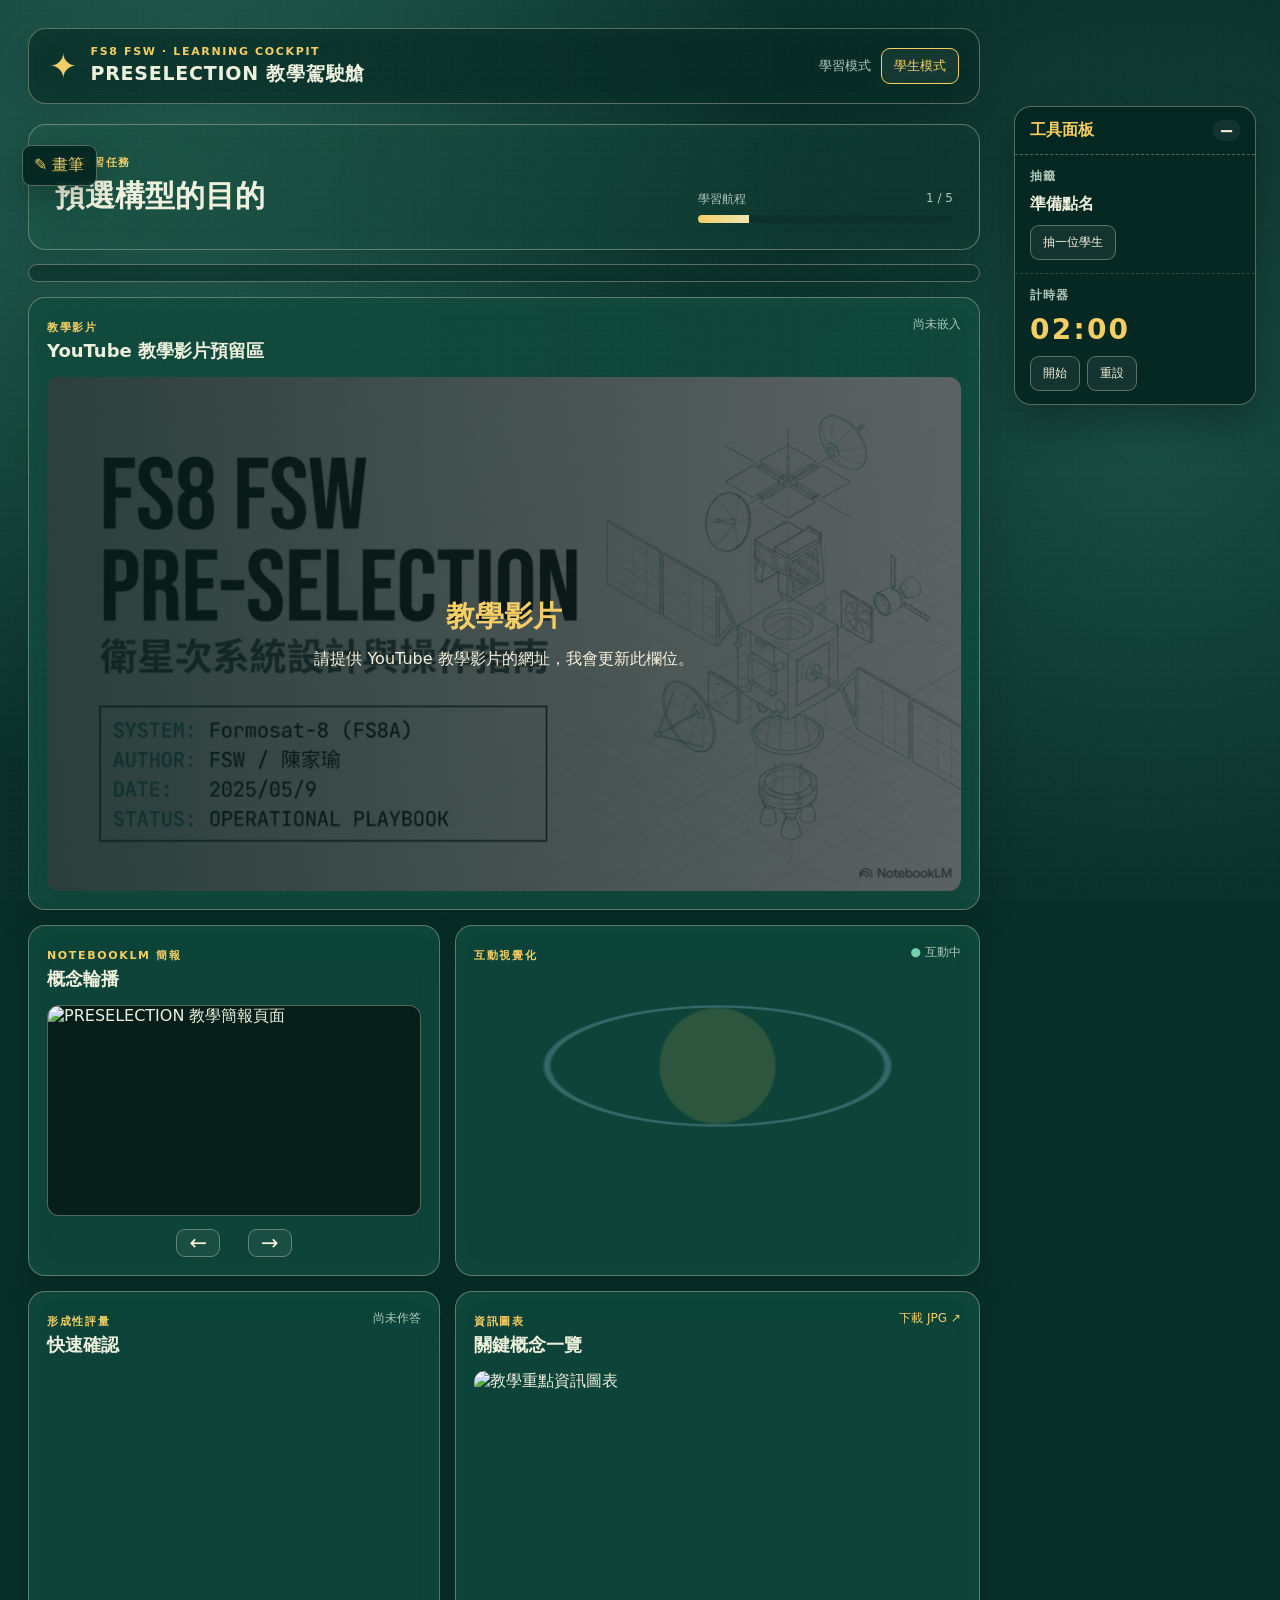
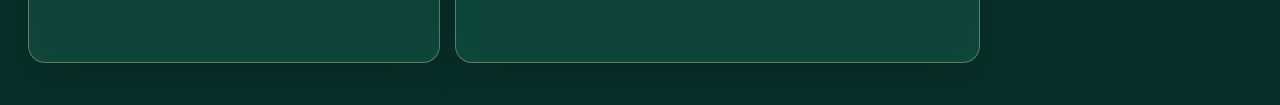
==== cockpits/fs8-fsw-preselection/index.html @ c025df2f "Add FS8 teaching cockpit portal and PRESELECTION cockpit" ====
<!doctype html>
<html lang="zh-Hant">
  <head>
    <meta charset="UTF-8" />
    <meta name="viewport" content="width=device-width, initial-scale=1.0" />
    <title>FS8 FSW PRESELECTION｜教學駕駛艙</title>
    <link rel="stylesheet" href="./styles.css" />
    <link rel="stylesheet" href="./overrides.css" />
  </head>
  <body>
    <main class="cockpit-shell">
      <header class="topbar"><div class="brand"><span class="brand-mark">✦</span><div><p>FS8 FSW · LEARNING COCKPIT</p><h1>PRESELECTION 教學駕駛艙</h1></div></div><div class="mode-switch" role="group" aria-label="使用模式"><span>學習模式</span><button id="modeToggle" aria-pressed="false">學生模式</button></div></header>
      <section class="hero-strip"><div><span class="eyebrow">自主學習任務</span><h2 id="focusTitle">預選構型的目的</h2><p id="focusSummary"></p></div><div class="progress-wrap"><div class="progress-label"><span>學習航程</span><span id="progressText">1 / 5</span></div><div class="progress-track"><span id="progressBar"></span></div></div></section>
      <section class="focus-tabs" aria-label="教學重點"></section>
      <section class="video-placeholder chalk-panel"><div class="panel-heading"><div><span class="panel-kicker">教學影片</span><h3>YouTube 教學影片預留區</h3></div><span>尚未嵌入</span></div><div class="video-stage"><img src="./assets/slide-01.jpg" alt="教學影片暫時圖片" /><div class="video-overlay"><strong>教學影片</strong><p>請提供 YouTube 教學影片的網址，我會更新此欄位。</p></div></div></section>
      <section class="learning-grid">
        <article class="chalk-panel carousel-panel"><div class="panel-heading"><div><span class="panel-kicker">NOTEBOOKLM 簡報</span><h3>概念輪播</h3></div><span id="slideCount"></span></div><div class="slide-stage"><img id="slideImage" alt="PRESELECTION 教學簡報頁面" /></div><div class="carousel-controls"><button id="previousSlide" aria-label="上一張簡報">←</button><div id="slideDots"></div><button id="nextSlide" aria-label="下一張簡報">→</button></div></article>
        <article class="chalk-panel visual-panel"><div class="panel-heading"><div><span class="panel-kicker">互動視覺化</span><h3 id="visualTitle"></h3></div><span class="live-dot">互動中</span></div><div class="orbit-visual" id="visualMap"></div><div class="visual-copy"><strong id="visualStepTitle"></strong><p id="visualStepCopy"></p></div></article>
        <article class="chalk-panel quiz-panel"><div class="panel-heading"><div><span class="panel-kicker">形成性評量</span><h3>快速確認</h3></div><span id="quizStatus">尚未作答</span></div><p id="questionText" class="question"></p><div id="answerOptions" class="answer-options"></div><div id="feedback" class="feedback" aria-live="polite"></div><div class="teacher-note" id="teacherNote"><strong>教師提示</strong><span></span></div></article>
        <article class="chalk-panel infographic-panel"><div class="panel-heading"><div><span class="panel-kicker">資訊圖表</span><h3>關鍵概念一覽</h3></div><a id="downloadGraphic" download>下載 JPG ↗</a></div><img id="infographicImage" alt="教學重點資訊圖表" /></article>
      </section>
    </main>
    <aside class="tool-dock" aria-label="教學工具面板"><div class="dock-title"><span>工具面板</span><button id="dockToggle" aria-label="收合工具面板">−</button></div><section class="tool-block"><h3>抽籤</h3><p id="pickedName">準備點名</p><button id="drawStudent">抽一位學生</button></section><section class="tool-block"><h3>計時器</h3><p id="timerDisplay" class="timer">02:00</p><div class="timer-buttons"><button id="timerStart">開始</button><button id="timerReset">重設</button></div></section></aside>
    <aside class="pen-dock" aria-label="左側畫筆工具"><button id="penToggle" aria-expanded="false">✎ 畫筆</button><div id="penPanel" class="pen-panel"><span>粉筆顏色</span><div><button class="pen-color active" data-color="#f6df8b" aria-label="黃粉筆"></button><button class="pen-color" data-color="#9bc7e5" aria-label="藍粉筆"></button><button class="pen-color" data-color="#f4f0e8" aria-label="白粉筆"></button></div><button id="clearInk">清除筆跡</button></div></aside>
    <canvas id="inkCanvas" aria-label="畫筆區域"></canvas>
    <script src="./app-v2.js"></script>
  </body>
</html>
---- cockpits/fs8-fsw-preselection/styles.css ----
:root{--ink:#edf0dd;--chalk:#f6f1df;--yellow:#f4ce64;--blue:#8ebdd4;--green:#103f36;--deep:#062b26;--panel:rgba(14,71,59,.88);--line:rgba(239,233,207,.35);--muted:#afc8ba}*{box-sizing:border-box}body{margin:0;background:radial-gradient(circle at 15% 10%,#225f51 0,transparent 33%),radial-gradient(circle at 90% 25%,#174c42 0,transparent 28%),#082f29;color:var(--ink);font-family:"Noto Sans TC","Microsoft JhengHei",system-ui,sans-serif;min-height:100vh}body:before{content:"";position:fixed;inset:0;pointer-events:none;opacity:.18;background-image:repeating-radial-gradient(circle at 20% 10%,transparent 0 1px,rgba(255,255,255,.14) 1px 2px);background-size:9px 10px}.cockpit-shell{max-width:1500px;margin:auto;padding:28px 300px 42px 28px}.topbar,.hero-strip,.chalk-panel,.focus-tabs{border:1px solid var(--line);box-shadow:inset 0 0 35px rgba(229,240,213,.03),0 14px 38px rgba(0,0,0,.14)}.topbar{display:flex;justify-content:space-between;align-items:center;padding:16px 20px;background:rgba(4,39,33,.72);border-radius:18px}.brand{display:flex;gap:13px;align-items:center}.brand-mark{color:var(--yellow);font-size:34px}.brand p,.eyebrow,.panel-kicker{margin:0;color:var(--yellow);font-size:11px;letter-spacing:.15em;font-weight:800}.brand h1{font-size:19px;margin:3px 0 0;letter-spacing:.04em}.mode-switch{display:flex;align-items:center;gap:10px;color:var(--muted);font-size:13px}.mode-switch button,.tool-dock button,.carousel-controls button,.answer-options button{font:inherit;color:var(--chalk);cursor:pointer;border:1px solid var(--line);background:rgba(255,255,255,.06);border-radius:9px;padding:8px 12px}.mode-switch button{border-color:var(--yellow);color:var(--yellow)}.hero-strip{margin:20px 0 14px;display:flex;justify-content:space-between;gap:28px;align-items:flex-end;padding:26px;border-radius:18px;background:linear-gradient(120deg,rgba(24,81,66,.82),rgba(9,48,41,.65))}.hero-strip h2{font-size:30px;margin:6px 0}.hero-strip p{max-width:690px;margin:0;color:#c9d8cf;line-height:1.65}.progress-wrap{width:255px;flex:none}.progress-label{display:flex;justify-content:space-between;color:var(--muted);font-size:12px;margin-bottom:7px}.progress-track{background:#0a302a;border-radius:10px;height:8px;overflow:hidden}.progress-track span{display:block;background:linear-gradient(90deg,var(--yellow),#f0e6ae);height:100%;width:20%;transition:.25s}.focus-tabs{display:flex;gap:8px;padding:8px;border-radius:13px;background:rgba(4,39,33,.67);overflow:auto}.focus-tabs button{white-space:nowrap;border:0;border-radius:8px;padding:10px 13px;background:transparent;color:var(--muted);cursor:pointer;font:inherit;font-size:13px}.focus-tabs button.active{background:rgba(244,206,100,.17);color:var(--yellow);box-shadow:inset 0 0 0 1px rgba(244,206,100,.35)}.learning-grid{margin-top:15px;display:grid;grid-template-columns:1.25fr 1fr;gap:15px}.chalk-panel{border-radius:17px;padding:18px;background:var(--panel);min-height:290px}.panel-heading{display:flex;justify-content:space-between;gap:12px;align-items:flex-start;margin-bottom:14px}.panel-heading h3{margin:4px 0 0;font-size:18px}.panel-heading>span,.live-dot{color:var(--muted);font-size:12px}.live-dot:before{content:"●";color:#73d2ae;margin-right:4px}.slide-stage{background:#061f1b;border:1px solid var(--line);border-radius:12px;overflow:hidden;aspect-ratio:16/9}.slide-stage img,.infographic-panel img{width:100%;height:100%;object-fit:contain;display:block}.carousel-controls{display:flex;justify-content:center;align-items:center;gap:14px;margin-top:13px}.carousel-controls button{font-size:21px;padding:1px 12px}.carousel-controls button:hover,.tool-dock button:hover{background:rgba(244,206,100,.16)}#slideDots{display:flex;gap:6px}.dot{height:7px;width:7px;border-radius:50%;background:#55766c}.dot.active{background:var(--yellow);transform:scale(1.15)}.orbit-visual{height:170px;position:relative;border-radius:13px;background:radial-gradient(circle at center,rgba(244,206,100,.14) 0 22%,transparent 23%),radial-gradient(ellipse at center,transparent 0 48%,rgba(142,189,212,.3) 49% 50%,transparent 51%);overflow:hidden}.orbit-node{position:absolute;border:1px dashed var(--yellow);background:rgba(7,46,39,.9);color:var(--chalk);border-radius:20px;padding:6px 10px;font-size:12px;cursor:pointer;transition:.2s}.orbit-node:hover,.orbit-node.active{background:var(--yellow);color:#163b34;transform:scale(1.08)}.visual-copy{padding:12px 3px 0}.visual-copy p{margin:5px 0 0;color:#c8d8ce;line-height:1.5;font-size:14px}.question{line-height:1.6;margin:8px 0 14px}.answer-options{display:grid;gap:8px}.answer-options button{text-align:left;padding:10px 12px}.answer-options button.selected{border-color:var(--yellow);background:rgba(244,206,100,.13)}.feedback{min-height:24px;margin-top:11px;font-size:13px;color:var(--muted)}.feedback.correct{color:#a9e5c7}.feedback.wrong{color:#f3b3a7}.teacher-note{display:none;margin-top:12px;border-left:3px solid var(--yellow);padding:8px 10px;background:rgba(244,206,100,.08);font-size:13px;line-height:1.5}.teacher-note strong{display:block;color:var(--yellow)}.teacher .teacher-note{display:block}.teacher .answer-options button[data-correct="true"]{border-color:#77d7ae}.infographic-panel{min-height:0}.infographic-panel img{border-radius:11px;aspect-ratio:16/9;object-fit:cover}.infographic-panel a{color:var(--yellow);font-size:12px;text-decoration:none}.tool-dock{position:fixed;right:24px;top:106px;width:242px;background:rgba(5,39,33,.94);border:1px solid var(--line);border-radius:17px;z-index:5;box-shadow:0 18px 40px rgba(0,0,0,.3);overflow:hidden}.dock-title{display:flex;justify-content:space-between;align-items:center;padding:13px 15px;border-bottom:1px dashed var(--line);color:var(--yellow);font-weight:800}.dock-title button{border:0;padding:0 6px;font-size:18px}.tool-block{padding:13px 15px;border-bottom:1px dashed rgba(239,233,207,.18)}.tool-block:last-child{border-bottom:0}.tool-block h3{font-size:12px;color:var(--muted);letter-spacing:.1em;margin:0 0 9px}.tool-block p{margin:0 0 10px;font-weight:700}.tool-block button{font-size:12px}.timer{font-size:28px!important;letter-spacing:.08em;color:var(--yellow)}.timer-buttons{display:flex;gap:7px}.pen-color{height:18px;width:18px;border-radius:50%!important;padding:0!important;margin-right:6px}.pen-color[data-color="#f6df8b"]{background:#f6df8b}.pen-color[data-color="#9bc7e5"]{background:#9bc7e5}.pen-color[data-color="#f4f0e8"]{background:#f4f0e8}.pen-color.active{outline:2px solid var(--yellow);outline-offset:2px}#inkCanvas{position:fixed;inset:0;z-index:4;pointer-events:none}.teacher #inkCanvas{pointer-events:auto;cursor:crosshair}.dock-collapsed .tool-block{display:none}.dock-collapsed{width:auto}.dock-collapsed .dock-title span{display:none}@media(max-width:1040px){.cockpit-shell{padding-right:28px}.tool-dock{right:18px;bottom:18px;top:auto}.learning-grid{grid-template-columns:1fr 1fr}}@media(max-width:720px){.cockpit-shell{padding:14px 14px 235px}.topbar,.hero-strip{align-items:flex-start;flex-direction:column}.hero-strip h2{font-size:24px}.progress-wrap{width:100%}.learning-grid{grid-template-columns:1fr}.tool-dock{left:14px;right:14px;width:auto;display:grid;grid-template-columns:1fr 1fr 1fr}.dock-title{grid-column:1/-1}.tool-block{border-bottom:0;border-right:1px dashed rgba(239,233,207,.18)}.tool-block:last-child{border-right:0}.focus-tabs{font-size:12px}}
---- cockpits/fs8-fsw-preselection/overrides.css ----
.video-placeholder{margin-top:15px;min-height:0}.video-stage{position:relative;overflow:hidden;border-radius:12px;aspect-ratio:16/9;background:#06231e}.video-stage img{width:100%;height:100%;object-fit:cover;filter:brightness(.48) saturate(.65)}.video-overlay{position:absolute;inset:0;display:flex;flex-direction:column;align-items:center;justify-content:center;text-align:center;padding:24px;background:linear-gradient(90deg,rgba(4,33,28,.66),rgba(4,33,28,.2))}.video-overlay strong{color:var(--yellow);font-size:29px}.video-overlay p{max-width:460px;line-height:1.6;margin:9px 0 0;color:var(--chalk)}.pen-dock{position:fixed;left:22px;top:145px;z-index:6;display:flex;align-items:flex-start;gap:8px}.pen-dock>button,.pen-panel button{font:inherit;color:var(--chalk);cursor:pointer;border:1px solid var(--line);background:rgba(5,39,33,.96);border-radius:9px;padding:9px 11px}.pen-dock>button{color:var(--yellow);box-shadow:0 10px 26px rgba(0,0,0,.22)}.pen-panel{display:none;width:145px;padding:11px;border:1px solid var(--line);border-radius:12px;background:rgba(5,39,33,.96);box-shadow:0 10px 26px rgba(0,0,0,.25)}.pen-dock.open .pen-panel{display:grid;gap:9px}.pen-panel span{font-size:11px;color:var(--muted);letter-spacing:.08em}.pen-panel .pen-color{height:22px;width:22px;border-radius:50%;padding:0;margin-right:6px}.pen-panel .pen-color[data-color="#f6df8b"]{background:#f6df8b}.pen-panel .pen-color[data-color="#9bc7e5"]{background:#9bc7e5}.pen-panel .pen-color[data-color="#f4f0e8"]{background:#f4f0e8}.pen-panel .pen-color.active{outline:2px solid var(--yellow);outline-offset:2px}.pen-dock:not(.open) .pen-panel{pointer-events:none}.teacher .pen-dock>button{border-color:var(--yellow)}@media(max-width:1040px){.pen-dock{left:15px;top:auto;bottom:19px}}@media(max-width:720px){.pen-dock{left:14px;bottom:198px}.video-overlay strong{font-size:22px}.video-overlay p{font-size:13px}}
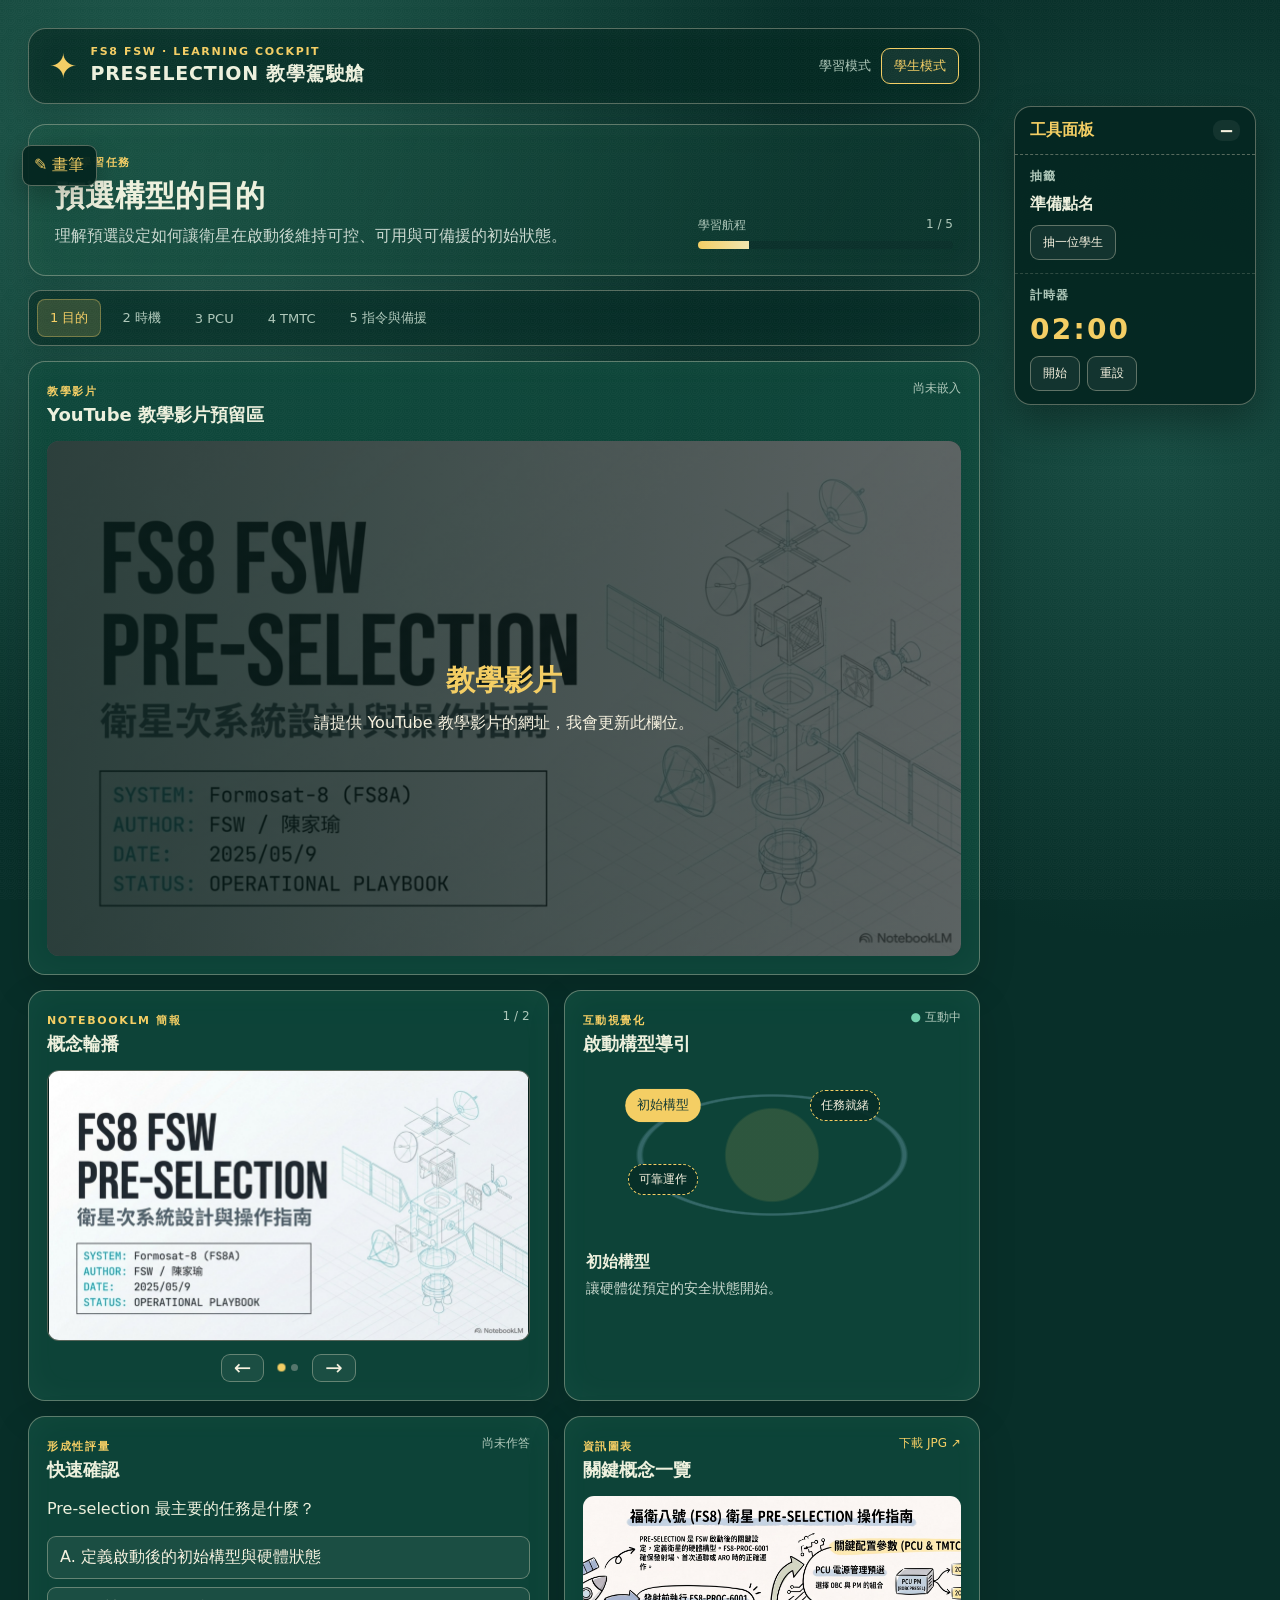
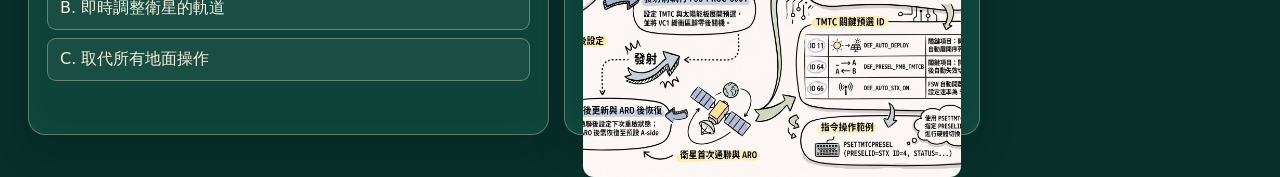
==== commit c895e8c9: "Fix cockpit script reference for image loading" ====
--- a/cockpits/fs8-fsw-preselection/index.html
+++ b/cockpits/fs8-fsw-preselection/index.html
@@ -23,6 +23,6 @@
     <aside class="tool-dock" aria-label="教學工具面板"><div class="dock-title"><span>工具面板</span><button id="dockToggle" aria-label="收合工具面板">−</button></div><section class="tool-block"><h3>抽籤</h3><p id="pickedName">準備點名</p><button id="drawStudent">抽一位學生</button></section><section class="tool-block"><h3>計時器</h3><p id="timerDisplay" class="timer">02:00</p><div class="timer-buttons"><button id="timerStart">開始</button><button id="timerReset">重設</button></div></section></aside>
     <aside class="pen-dock" aria-label="左側畫筆工具"><button id="penToggle" aria-expanded="false">✎ 畫筆</button><div id="penPanel" class="pen-panel"><span>粉筆顏色</span><div><button class="pen-color active" data-color="#f6df8b" aria-label="黃粉筆"></button><button class="pen-color" data-color="#9bc7e5" aria-label="藍粉筆"></button><button class="pen-color" data-color="#f4f0e8" aria-label="白粉筆"></button></div><button id="clearInk">清除筆跡</button></div></aside>
     <canvas id="inkCanvas" aria-label="畫筆區域"></canvas>
-    <script src="./app-v2.js"></script>
+    <script src="./app.js"></script>
   </body>
 </html>
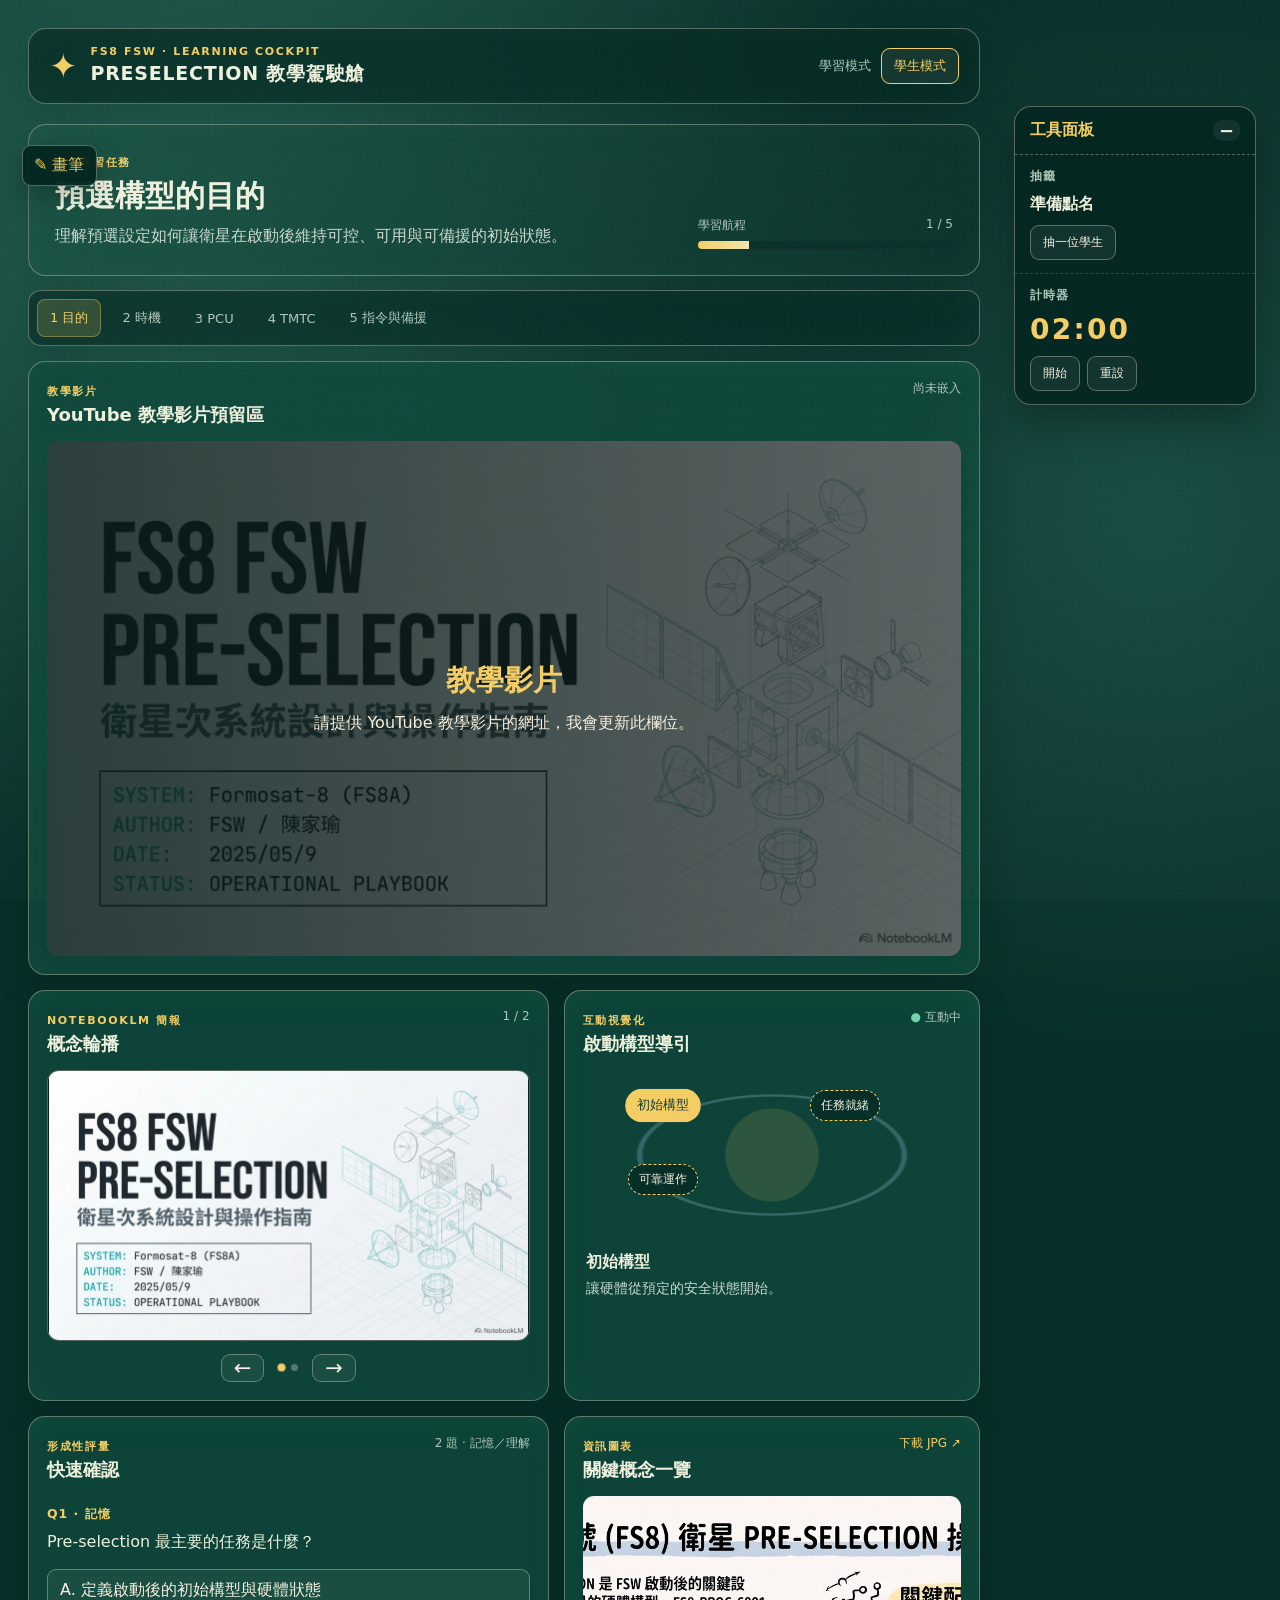
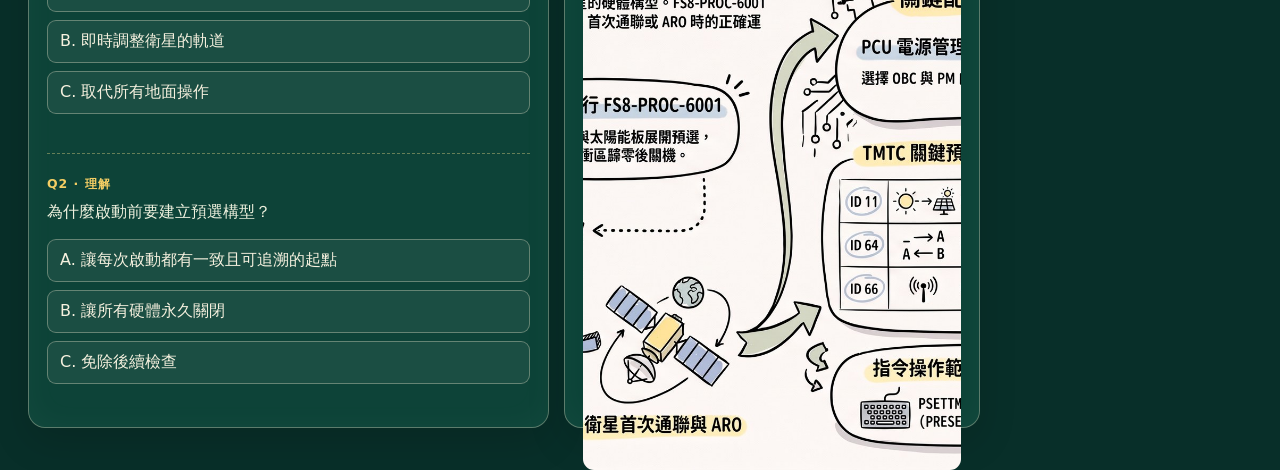
==== commit 794dba2f: "Improve tablet cockpit assessment workflow" ====
--- a/cockpits/fs8-fsw-preselection/index.html
+++ b/cockpits/fs8-fsw-preselection/index.html
@@ -1,28 +1,4 @@
 <!doctype html>
-<html lang="zh-Hant">
-  <head>
-    <meta charset="UTF-8" />
-    <meta name="viewport" content="width=device-width, initial-scale=1.0" />
-    <title>FS8 FSW PRESELECTION｜教學駕駛艙</title>
-    <link rel="stylesheet" href="./styles.css" />
-    <link rel="stylesheet" href="./overrides.css" />
-  </head>
-  <body>
-    <main class="cockpit-shell">
-      <header class="topbar"><div class="brand"><span class="brand-mark">✦</span><div><p>FS8 FSW · LEARNING COCKPIT</p><h1>PRESELECTION 教學駕駛艙</h1></div></div><div class="mode-switch" role="group" aria-label="使用模式"><span>學習模式</span><button id="modeToggle" aria-pressed="false">學生模式</button></div></header>
-      <section class="hero-strip"><div><span class="eyebrow">自主學習任務</span><h2 id="focusTitle">預選構型的目的</h2><p id="focusSummary"></p></div><div class="progress-wrap"><div class="progress-label"><span>學習航程</span><span id="progressText">1 / 5</span></div><div class="progress-track"><span id="progressBar"></span></div></div></section>
-      <section class="focus-tabs" aria-label="教學重點"></section>
-      <section class="video-placeholder chalk-panel"><div class="panel-heading"><div><span class="panel-kicker">教學影片</span><h3>YouTube 教學影片預留區</h3></div><span>尚未嵌入</span></div><div class="video-stage"><img src="./assets/slide-01.jpg" alt="教學影片暫時圖片" /><div class="video-overlay"><strong>教學影片</strong><p>請提供 YouTube 教學影片的網址，我會更新此欄位。</p></div></div></section>
-      <section class="learning-grid">
-        <article class="chalk-panel carousel-panel"><div class="panel-heading"><div><span class="panel-kicker">NOTEBOOKLM 簡報</span><h3>概念輪播</h3></div><span id="slideCount"></span></div><div class="slide-stage"><img id="slideImage" alt="PRESELECTION 教學簡報頁面" /></div><div class="carousel-controls"><button id="previousSlide" aria-label="上一張簡報">←</button><div id="slideDots"></div><button id="nextSlide" aria-label="下一張簡報">→</button></div></article>
-        <article class="chalk-panel visual-panel"><div class="panel-heading"><div><span class="panel-kicker">互動視覺化</span><h3 id="visualTitle"></h3></div><span class="live-dot">互動中</span></div><div class="orbit-visual" id="visualMap"></div><div class="visual-copy"><strong id="visualStepTitle"></strong><p id="visualStepCopy"></p></div></article>
-        <article class="chalk-panel quiz-panel"><div class="panel-heading"><div><span class="panel-kicker">形成性評量</span><h3>快速確認</h3></div><span id="quizStatus">尚未作答</span></div><p id="questionText" class="question"></p><div id="answerOptions" class="answer-options"></div><div id="feedback" class="feedback" aria-live="polite"></div><div class="teacher-note" id="teacherNote"><strong>教師提示</strong><span></span></div></article>
-        <article class="chalk-panel infographic-panel"><div class="panel-heading"><div><span class="panel-kicker">資訊圖表</span><h3>關鍵概念一覽</h3></div><a id="downloadGraphic" download>下載 JPG ↗</a></div><img id="infographicImage" alt="教學重點資訊圖表" /></article>
-      </section>
-    </main>
-    <aside class="tool-dock" aria-label="教學工具面板"><div class="dock-title"><span>工具面板</span><button id="dockToggle" aria-label="收合工具面板">−</button></div><section class="tool-block"><h3>抽籤</h3><p id="pickedName">準備點名</p><button id="drawStudent">抽一位學生</button></section><section class="tool-block"><h3>計時器</h3><p id="timerDisplay" class="timer">02:00</p><div class="timer-buttons"><button id="timerStart">開始</button><button id="timerReset">重設</button></div></section></aside>
-    <aside class="pen-dock" aria-label="左側畫筆工具"><button id="penToggle" aria-expanded="false">✎ 畫筆</button><div id="penPanel" class="pen-panel"><span>粉筆顏色</span><div><button class="pen-color active" data-color="#f6df8b" aria-label="黃粉筆"></button><button class="pen-color" data-color="#9bc7e5" aria-label="藍粉筆"></button><button class="pen-color" data-color="#f4f0e8" aria-label="白粉筆"></button></div><button id="clearInk">清除筆跡</button></div></aside>
-    <canvas id="inkCanvas" aria-label="畫筆區域"></canvas>
-    <script src="./app.js"></script>
-  </body>
-</html>
+<html lang="zh-Hant"><head><meta charset="UTF-8" /><meta name="viewport" content="width=device-width, initial-scale=1.0" /><title>FS8 FSW PRESELECTION｜教學駕駛艙</title><link rel="stylesheet" href="./styles.css" /><link rel="stylesheet" href="./overrides.css" /></head><body>
+<main class="cockpit-shell"><header class="topbar"><div class="brand"><span class="brand-mark">✦</span><div><p>FS8 FSW · LEARNING COCKPIT</p><h1>PRESELECTION 教學駕駛艙</h1></div></div><div class="mode-switch" role="group" aria-label="使用模式"><span>學習模式</span><button id="modeToggle" aria-pressed="false">學生模式</button></div></header><section class="hero-strip"><div><span class="eyebrow">自主學習任務</span><h2 id="focusTitle">預選構型的目的</h2><p id="focusSummary"></p></div><div class="progress-wrap"><div class="progress-label"><span>學習航程</span><span id="progressText">1 / 5</span></div><div class="progress-track"><span id="progressBar"></span></div></div></section><section class="focus-tabs" aria-label="教學重點"></section><section class="video-placeholder chalk-panel"><div class="panel-heading"><div><span class="panel-kicker">教學影片</span><h3>YouTube 教學影片預留區</h3></div><span>尚未嵌入</span></div><div class="video-stage"><img src="./assets/slide-01.jpg" alt="教學影片暫時圖片" /><div class="video-overlay"><strong>教學影片</strong><p>請提供 YouTube 教學影片的網址，我會更新此欄位。</p></div></div></section><section class="learning-grid"><article class="chalk-panel carousel-panel"><div class="panel-heading"><div><span class="panel-kicker">NOTEBOOKLM 簡報</span><h3>概念輪播</h3></div><span id="slideCount"></span></div><div class="slide-stage"><img id="slideImage" alt="PRESELECTION 教學簡報頁面" /></div><div class="carousel-controls"><button id="previousSlide" aria-label="上一張簡報">←</button><div id="slideDots"></div><button id="nextSlide" aria-label="下一張簡報">→</button></div></article><article class="chalk-panel visual-panel"><div class="panel-heading"><div><span class="panel-kicker">互動視覺化</span><h3 id="visualTitle"></h3></div><span class="live-dot">互動中</span></div><div class="orbit-visual" id="visualMap"></div><div class="visual-copy"><strong id="visualStepTitle"></strong><p id="visualStepCopy"></p></div></article><article class="chalk-panel quiz-panel"><div class="panel-heading"><div><span class="panel-kicker">形成性評量</span><h3>快速確認</h3></div><span id="quizStatus">尚未作答</span></div><div id="quizList" class="quiz-list"></div><div class="teacher-note" id="teacherNote"><strong>教師提示</strong><span></span></div></article><article class="chalk-panel infographic-panel"><div class="panel-heading"><div><span class="panel-kicker">資訊圖表</span><h3>關鍵概念一覽</h3></div><a id="downloadGraphic" download>下載 JPG ↗</a></div><img id="infographicImage" alt="教學重點資訊圖表" /></article></section></main>
+<aside class="tool-dock" aria-label="教學工具面板"><div class="dock-title"><span>工具面板</span><button id="dockToggle" aria-label="收合工具面板">−</button></div><section class="tool-block"><h3>抽籤</h3><p id="pickedName">準備點名</p><button id="drawStudent">抽一位學生</button></section><section class="tool-block"><h3>計時器</h3><p id="timerDisplay" class="timer">02:00</p><div class="timer-buttons"><button id="timerStart">開始</button><button id="timerReset">重設</button></div></section></aside><aside class="pen-dock" aria-label="左側畫筆工具"><button id="penToggle" aria-expanded="false">✎ 畫筆</button><div id="penPanel" class="pen-panel"><span>粉筆顏色</span><div><button class="pen-color active" data-color="#f6df8b" aria-label="黃粉筆"></button><button class="pen-color" data-color="#9bc7e5" aria-label="藍粉筆"></button><button class="pen-color" data-color="#f4f0e8" aria-label="白粉筆"></button></div><button id="clearInk">清除筆跡</button></div></aside><canvas id="inkCanvas" aria-label="畫筆區域"></canvas><script src="./app.js"></script></body></html>
--- a/cockpits/fs8-fsw-preselection/overrides.css
+++ b/cockpits/fs8-fsw-preselection/overrides.css
@@ -1 +1 @@
-.video-placeholder{margin-top:15px;min-height:0}.video-stage{position:relative;overflow:hidden;border-radius:12px;aspect-ratio:16/9;background:#06231e}.video-stage img{width:100%;height:100%;object-fit:cover;filter:brightness(.48) saturate(.65)}.video-overlay{position:absolute;inset:0;display:flex;flex-direction:column;align-items:center;justify-content:center;text-align:center;padding:24px;background:linear-gradient(90deg,rgba(4,33,28,.66),rgba(4,33,28,.2))}.video-overlay strong{color:var(--yellow);font-size:29px}.video-overlay p{max-width:460px;line-height:1.6;margin:9px 0 0;color:var(--chalk)}.pen-dock{position:fixed;left:22px;top:145px;z-index:6;display:flex;align-items:flex-start;gap:8px}.pen-dock>button,.pen-panel button{font:inherit;color:var(--chalk);cursor:pointer;border:1px solid var(--line);background:rgba(5,39,33,.96);border-radius:9px;padding:9px 11px}.pen-dock>button{color:var(--yellow);box-shadow:0 10px 26px rgba(0,0,0,.22)}.pen-panel{display:none;width:145px;padding:11px;border:1px solid var(--line);border-radius:12px;background:rgba(5,39,33,.96);box-shadow:0 10px 26px rgba(0,0,0,.25)}.pen-dock.open .pen-panel{display:grid;gap:9px}.pen-panel span{font-size:11px;color:var(--muted);letter-spacing:.08em}.pen-panel .pen-color{height:22px;width:22px;border-radius:50%;padding:0;margin-right:6px}.pen-panel .pen-color[data-color="#f6df8b"]{background:#f6df8b}.pen-panel .pen-color[data-color="#9bc7e5"]{background:#9bc7e5}.pen-panel .pen-color[data-color="#f4f0e8"]{background:#f4f0e8}.pen-panel .pen-color.active{outline:2px solid var(--yellow);outline-offset:2px}.pen-dock:not(.open) .pen-panel{pointer-events:none}.teacher .pen-dock>button{border-color:var(--yellow)}@media(max-width:1040px){.pen-dock{left:15px;top:auto;bottom:19px}}@media(max-width:720px){.pen-dock{left:14px;bottom:198px}.video-overlay strong{font-size:22px}.video-overlay p{font-size:13px}}
+.video-placeholder{margin-top:15px;min-height:0}.video-stage{position:relative;overflow:hidden;border-radius:12px;aspect-ratio:16/9;background:#06231e}.video-stage img{width:100%;height:100%;object-fit:cover;filter:brightness(.48) saturate(.65)}.video-overlay{position:absolute;inset:0;display:flex;flex-direction:column;align-items:center;justify-content:center;text-align:center;padding:24px;background:linear-gradient(90deg,rgba(4,33,28,.66),rgba(4,33,28,.2))}.video-overlay strong{color:var(--yellow);font-size:29px}.video-overlay p{max-width:460px;line-height:1.6;margin:9px 0 0;color:var(--chalk)}.pen-dock{position:fixed;left:22px;top:145px;z-index:6;display:flex;align-items:flex-start;gap:8px}.pen-dock>button,.pen-panel button{font:inherit;color:var(--chalk);cursor:pointer;border:1px solid var(--line);background:rgba(5,39,33,.96);border-radius:9px;padding:9px 11px}.pen-dock>button{color:var(--yellow);box-shadow:0 10px 26px rgba(0,0,0,.22)}.pen-panel{display:none;width:145px;padding:11px;border:1px solid var(--line);border-radius:12px;background:rgba(5,39,33,.96);box-shadow:0 10px 26px rgba(0,0,0,.25)}.pen-dock.open .pen-panel{display:grid;gap:9px}.pen-panel span{font-size:11px;color:var(--muted);letter-spacing:.08em}.pen-panel .pen-color{height:22px;width:22px;border-radius:50%;padding:0;margin-right:6px}.pen-panel .pen-color[data-color="#f6df8b"]{background:#f6df8b}.pen-panel .pen-color[data-color="#9bc7e5"]{background:#9bc7e5}.pen-panel .pen-color[data-color="#f4f0e8"]{background:#f4f0e8}.pen-panel .pen-color.active{outline:2px solid var(--yellow);outline-offset:2px}.pen-dock:not(.open) .pen-panel{pointer-events:none}.teacher .pen-dock>button{border-color:var(--yellow)}.quiz-list{display:grid;gap:14px}.quiz-item{border-top:1px dashed rgba(246,223,139,.38);padding-top:12px}.quiz-item:first-child{border-top:0;padding-top:0}.quiz-item .question span{display:block;margin-bottom:5px;color:var(--yellow);font-size:.78rem;font-weight:800;letter-spacing:.08em}.quiz-item .feedback{min-height:1.35em;margin-top:8px;font-weight:700}.quiz-item .feedback.correct{color:#bfe9c7}.quiz-item .feedback.wrong{color:#ffd0aa}@media(max-width:1040px){.pen-dock{left:15px;top:auto;bottom:19px}}@media(min-width:721px) and (max-width:1180px){.cockpit-shell{padding:20px 20px 210px}.learning-grid{grid-template-columns:1fr 1fr;gap:12px}.tool-dock{left:20px;right:20px;top:auto;bottom:14px;width:auto;display:grid;grid-template-columns:1fr 1fr}.dock-title{grid-column:1/-1}.tool-block{border-bottom:0;border-right:1px solid rgba(246,223,139,.22)}.tool-block:last-child{border-right:0}.pen-dock{left:16px;top:auto;bottom:158px}.focus-tabs button,.carousel-controls button,.answer-options button,.tool-dock button,.pen-dock>button{min-height:44px}}@media(max-width:720px){.pen-dock{left:14px;bottom:198px}.video-overlay strong{font-size:22px}.video-overlay p{font-size:13px}}
